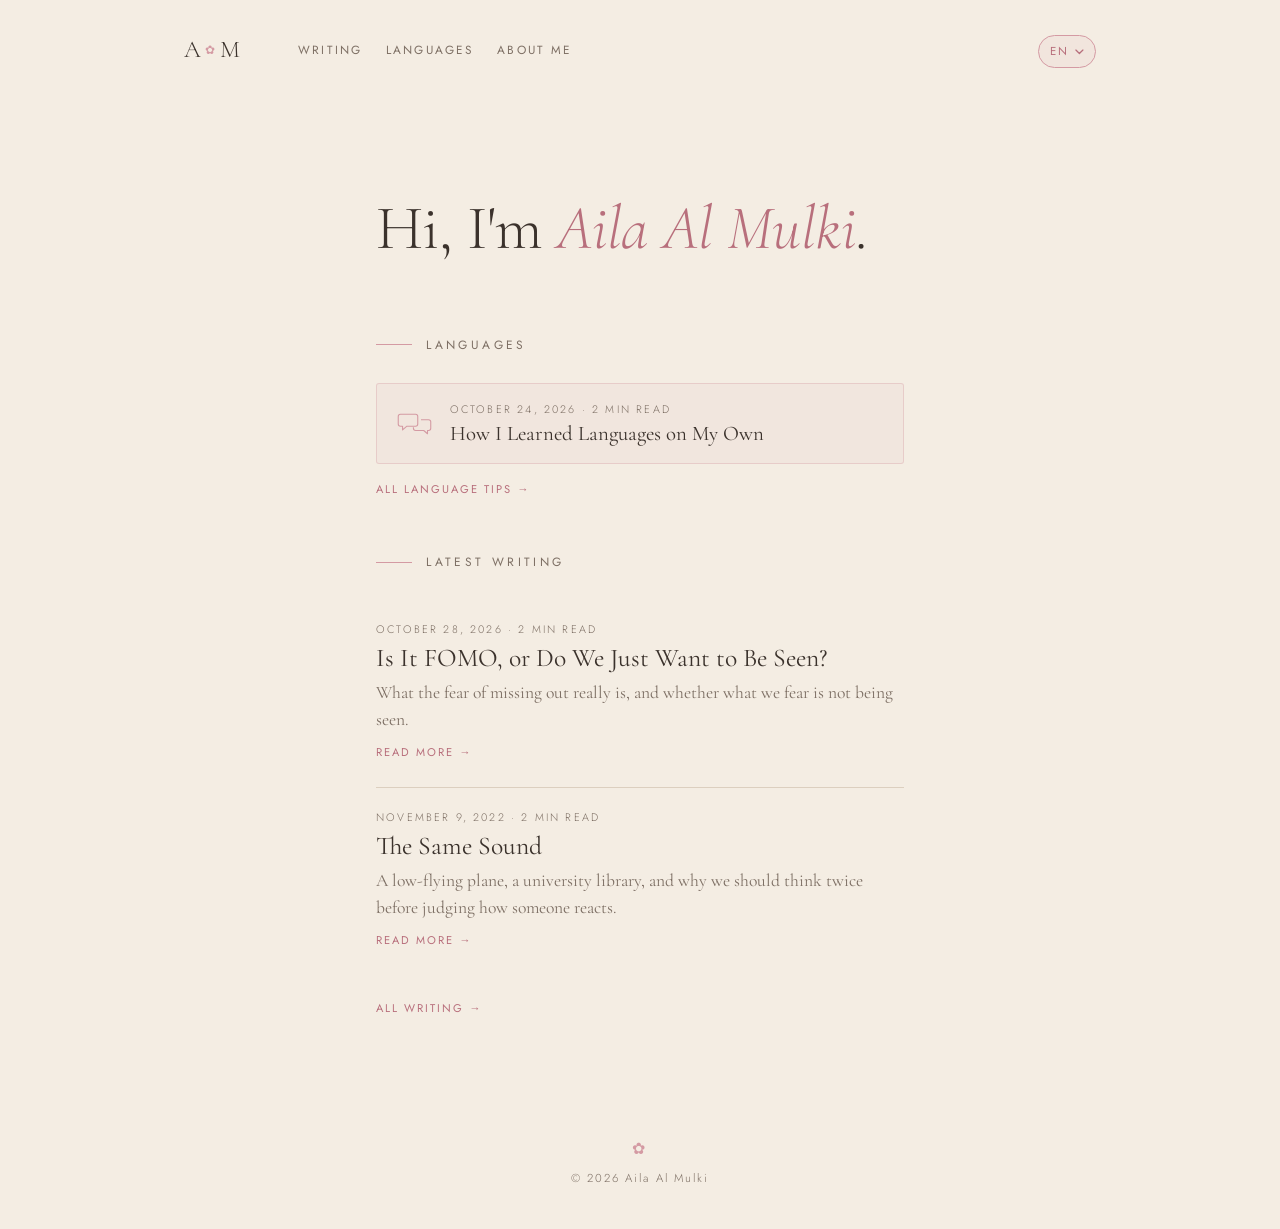
==== index.html @ cce2dd01 "Flower in the logo and align logo with the mobile menu Co-Authored-By: Claude Opus 5.5 <noreply@anth" ====
<!doctype html>
<html lang="en" dir="ltr">
<head>
  <meta charset="utf-8">
  <meta name="viewport" content="width=device-width, initial-scale=1">
  <title>Aila Al Mulki</title>
  <meta name="description" content="Personal blog of Aila Al Mulki — researcher and developer at VirusTotal, working on malware and AI.">
  <link rel="preconnect" href="https://fonts.googleapis.com">
  <link rel="preconnect" href="https://fonts.gstatic.com" crossorigin>
  <link href="https://fonts.googleapis.com/css2?family=Cormorant+Garamond:ital,wght@0,300;0,400;0,500;1,300;1,400&family=Jost:wght@300;400&family=Amiri:wght@400;700&display=swap" rel="stylesheet">
  <link rel="stylesheet" href="styles.css?v=20261102e">
</head>
<body>
  <header class="site-header">
    <a class="monogram" href="./" aria-label="Aila Al Mulki — home">A<span aria-hidden="true">✿</span>M</a>

    <nav class="site-nav" aria-label="Main">
      <a href="writing.html" data-i18n="navWriting">Writing</a>
      <a href="languages.html" data-i18n="navLanguages">Languages</a>
      <a href="about.html" data-i18n="navAbout">About me</a>
    </nav>

    <div class="lang-switch">
      <button type="button" class="lang-toggle" aria-haspopup="true" aria-expanded="false" aria-label="Language">
        <span class="lang-current">EN</span>
        <svg class="chevron" viewBox="0 0 10 6" aria-hidden="true"><path d="M1 1l4 4 4-4"/></svg>
      </button>
      <ul class="lang-options" hidden>
        <li><button type="button" data-lang="en" lang="en">English</button></li>
        <li><button type="button" data-lang="es" lang="es">Español</button></li>
        <li><button type="button" data-lang="ar" lang="ar" class="ar">عربي</button></li>
      </ul>
    </div>
  </header>

  <main>
    <section class="hero">
      <h1 data-i18n="greeting">Hi, I'm <em>Aila Al Mulki</em>.</h1>
    </section>

    <section class="languages-feature" aria-labelledby="languages-title">
      <h2 id="languages-title"><span class="rule" aria-hidden="true"></span><span data-i18n="languagesTitle">Languages</span></h2>
      <ul class="post-list post-cards" data-posts="1" data-section="languages" data-compact></ul>
      <a class="more-link" href="languages.html" data-i18n="allLanguages">All language tips →</a>
    </section>

    <section class="writing" aria-labelledby="latest-title">
      <h2 id="latest-title"><span class="rule" aria-hidden="true"></span><span data-i18n="latestTitle">Latest writing</span></h2>
      <ul class="post-list" data-posts="2"></ul>
      <a class="more-link" href="writing.html" data-i18n="allWriting">All writing →</a>
    </section>
  </main>

  <footer class="site-footer">
    <span class="flower" aria-hidden="true">✿</span>
    <p dir="ltr">© <span id="year"></span> Aila Al Mulki</p>
  </footer>

  <script src="i18n.js?v=20261102e"></script>
  <script src="posts.js?v=20261102e"></script>
  <script src="main.js?v=20261102e"></script>
</body>
</html>
---- styles.css ----
:root {
  --bg: #f4ede3;          /* warm beige */
  --bg-soft: #ece2d4;
  --ink: #3b322c;         /* soft espresso, not black */
  --ink-muted: #7d6f64;
  --pink: #d49aa3;        /* dusty rose */
  --pink-deep: #b86f7c;
  --line: #dccfbf;

  --serif: "Cormorant Garamond", "Cormorant", Garamond, Georgia, serif;
  --sans: "Jost", "Helvetica Neue", Arial, sans-serif;
  --arabic: "Amiri", "Noto Naskh Arabic", "Geeza Pro", serif;

  --measure: 36rem;
}

*,
*::before,
*::after { box-sizing: border-box; }

html { -webkit-text-size-adjust: 100%; }

body {
  margin: 0;
  min-height: 100vh;
  display: flex;
  flex-direction: column;
  background: var(--bg);
  color: var(--ink);
  font-family: var(--serif);
  font-weight: 400;
  font-size: 1.25rem;
  line-height: 1.7;
  -webkit-font-smoothing: antialiased;
  text-rendering: optimizeLegibility;
}

::selection { background: var(--pink); color: #fff; }

a { color: inherit; }

/* ---------- Header ---------- */

.site-header {
  display: flex;
  justify-content: space-between;
  align-items: center;
  gap: 1rem;
  width: 100%;
  max-width: 60rem;
  margin: 0 auto;
  padding: 2rem 1.5rem 0;
}

.monogram {
  display: inline-flex;
  align-items: center;
  font-family: var(--serif);
  font-size: 1.5rem;
  font-weight: 300;
  line-height: 1;
  letter-spacing: 0.08em;
  text-decoration: none;
  direction: ltr;
  unicode-bidi: isolate;
}
.monogram span {
  color: var(--pink);
  font-size: 0.5em;
  margin: 0 0.3em 0 0.15em;
}

.site-nav {
  display: flex;
  gap: 1.5rem;
  margin-inline-start: 2.5rem;
  margin-inline-end: auto;
  font-family: var(--sans);
  font-size: 0.74rem;
  letter-spacing: 0.18em;
  text-transform: uppercase;
}
.site-nav a {
  color: var(--ink-muted);
  text-decoration: none;
  padding-block: 0.2rem;
  border-bottom: 1px solid transparent;
  transition: color 0.2s, border-color 0.2s;
}
.site-nav a:hover { color: var(--pink-deep); }
.site-nav a[aria-current="page"] { color: var(--ink); border-bottom-color: var(--pink); }
.site-nav a:focus-visible { outline: 1px solid var(--pink-deep); outline-offset: 3px; }

.lang-switch {
  position: relative;
  font-family: var(--sans);
}

.lang-switch button {
  appearance: none;
  border: 1px solid transparent;
  background: none;
  color: var(--ink-muted);
  font: inherit;
  font-size: 0.72rem;
  font-weight: 400;
  letter-spacing: 0.14em;
  cursor: pointer;
  transition: color 0.2s, border-color 0.2s, background-color 0.2s;
}
.lang-switch .ar {
  font-family: var(--arabic);
  font-size: 0.95rem;
  letter-spacing: 0;
}
.lang-switch button:hover { color: var(--pink-deep); }

.lang-toggle {
  display: inline-flex;
  align-items: center;
  gap: 0.4rem;
  padding: 0.35rem 0.7rem;
  border-color: var(--pink) !important;
  border-radius: 999px;
  color: var(--pink-deep) !important;
  background: rgba(212, 154, 163, 0.1) !important;
  min-height: 2rem;
}
.chevron {
  width: 0.55rem;
  height: 0.35rem;
  fill: none;
  stroke: currentColor;
  stroke-width: 1.4;
  stroke-linecap: round;
  stroke-linejoin: round;
  transition: transform 0.2s;
}
.lang-toggle[aria-expanded="true"] .chevron { transform: rotate(180deg); }

.lang-options {
  position: absolute;
  top: calc(100% + 0.4rem);
  inset-inline-end: 0;
  z-index: 10;
  min-width: 8rem;
  margin: 0;
  padding: 0.35rem;
  list-style: none;
  background: var(--bg);
  border: 1px solid rgba(212, 154, 163, 0.5);
  border-radius: 10px;
  box-shadow: 0 8px 24px rgba(59, 50, 44, 0.08);
}
.lang-options[hidden] { display: none; }
.lang-options button {
  display: block;
  width: 100%;
  padding: 0.45rem 0.75rem;
  border-radius: 6px;
  text-align: start;
  letter-spacing: 0.06em;
  font-size: 0.8rem;
}
.lang-options button.ar { font-size: 1rem; padding-block: 0.25rem; }
.lang-options button:hover { background: rgba(212, 154, 163, 0.1); }
.lang-options button[aria-pressed="true"] { color: var(--pink-deep); background: rgba(212, 154, 163, 0.14); }
.lang-switch button:focus-visible,
.monogram:focus-visible {
  outline: 1px solid var(--pink-deep);
  outline-offset: 3px;
}

/* ---------- Main ---------- */

main {
  flex: 1;
  width: 100%;
  max-width: var(--measure);
  margin: 0 auto;
  padding: 0 1.5rem;
}

.hero { padding: clamp(4rem, 14vh, 8rem) 0 3.5rem; }

h1 {
  margin: 0;
  font-size: clamp(2.6rem, 8vw, 3.9rem);
  font-weight: 300;
  line-height: 1.1;
  letter-spacing: -0.01em;
}
h1 em {
  font-style: italic;
  font-weight: 300;
  color: var(--pink-deep);
}

h2 {
  display: flex;
  align-items: center;
  gap: 0.9rem;
  margin: 0 0 1.75rem;
  font-family: var(--sans);
  font-size: 0.75rem;
  font-weight: 400;
  letter-spacing: 0.28em;
  text-transform: uppercase;
  color: var(--ink-muted);
}
h2 .rule {
  display: inline-block;
  width: 2.25rem;
  height: 1px;
  background: var(--pink);
}

.prose p { margin: 0 0 1.4em; font-weight: 400; }
.prose p:first-child::first-letter {
  float: left;
  font-size: 3.4em;
  line-height: 0.85;
  padding: 0.08em 0.1em 0 0;
  color: var(--pink-deep);
  font-weight: 300;
}

/* ---------- Writing list ---------- */

.writing { margin-top: 1rem; }

.post-list { list-style: none; margin: 0; padding: 0; }
.post-list li + li { border-top: 1px solid var(--line); }
.post-list a {
  display: block;
  padding: 1.25rem 0;
  text-decoration: none;
}
.post-meta {
  display: block;
  font-family: var(--sans);
  font-size: 0.68rem;
  font-weight: 300;
  letter-spacing: 0.2em;
  text-transform: uppercase;
  color: var(--ink-muted);
}
.post-title {
  display: block;
  margin: 0.2rem 0 0.3rem;
  font-size: 1.6rem;
  font-weight: 400;
  line-height: 1.25;
  transition: color 0.2s;
}
.post-list a:hover .post-title { color: var(--pink-deep); }
.post-excerpt { display: block; color: var(--ink-muted); font-size: 1.1rem; line-height: 1.55; }

.read-more,
.more-link {
  display: inline-block;
  font-family: var(--sans);
  font-size: 0.7rem;
  letter-spacing: 0.18em;
  text-transform: uppercase;
  color: var(--pink-deep);
  text-decoration: none;
}
.read-more { margin-top: 0.6rem; }
.post-list a:hover .read-more,
.more-link:hover { color: var(--ink); }
.more-link { margin-top: 1.5rem; }

.page-top { padding-top: clamp(3.5rem, 12vh, 7rem); }
.page-title { margin-bottom: 2.5rem; }

/* ---------- Languages card on the homepage ---------- */

.languages-feature { margin-top: 1rem; }
.languages-feature + .writing { margin-top: 3rem; }

.post-cards li + li { border-top: none; margin-top: 0.75rem; }
/* Compact card: icon on the side, just date and title, so the latest writing stays visible on phones */
.post-cards a {
  display: grid;
  grid-template-columns: auto 1fr;
  column-gap: 1.1rem;
  align-items: center;
  padding: 1rem 1.25rem;
  background: rgba(212, 154, 163, 0.08);
  border: 1px solid rgba(212, 154, 163, 0.35);
  border-radius: 3px;
  transition: background-color 0.2s, border-color 0.2s;
}
.post-cards a:hover {
  background: rgba(212, 154, 163, 0.14);
  border-color: var(--pink);
}
.post-cards a::before {
  content: "";
  grid-row: 1 / span 2;
  width: 2.2rem;
  height: 1.7rem;
  background: url("data:image/svg+xml,%3Csvg xmlns='http://www.w3.org/2000/svg' viewBox='0 0 64 48' fill='none' stroke='%23d49aa3' stroke-width='2' stroke-linejoin='round'%3E%3Cpath d='M6 6h28a4 4 0 0 1 4 4v14a4 4 0 0 1-4 4H18l-8 7v-7H6a4 4 0 0 1-4-4V10a4 4 0 0 1 4-4z'/%3E%3Cpath d='M44 16h14a4 4 0 0 1 4 4v12a4 4 0 0 1-4 4h-2v6l-7-6H34a4 4 0 0 1-4-4v-2'/%3E%3C/svg%3E") no-repeat center / contain;
}
.post-cards .post-title { margin: 0.15rem 0 0; font-size: 1.3rem; }
.post-cards + .more-link { margin-top: 1rem; }

/* ---------- Single post ---------- */

.post { padding-top: clamp(3rem, 10vh, 6rem); }

.back {
  font-family: var(--sans);
  font-size: 0.72rem;
  letter-spacing: 0.14em;
  color: var(--ink-muted);
  text-decoration: none;
}
.back:hover { color: var(--pink-deep); }

.post-header { margin: 3rem 0 2.5rem; }
.post-header h1 { margin-top: 0.6rem; }

.waveform {
  display: block;
  width: 7.5rem;
  height: auto;
  margin-bottom: 1.75rem;
  stroke: var(--pink);
  stroke-width: 1.5;
  stroke-linecap: round;
}

.post-icon {
  display: block;
  width: 4rem;
  height: auto;
  margin-bottom: 1.75rem;
  fill: none;
  stroke: var(--pink);
  stroke-width: 1.5;
  stroke-linejoin: round;
}

.post-icon .pupil { fill: var(--pink); stroke: none; }

.prose em { color: var(--pink-deep); }

/* ---------- Footer ---------- */

.site-footer {
  margin-top: 5rem;
  padding: 2rem 1.5rem 2.5rem;
  text-align: center;
  font-family: var(--sans);
  font-size: 0.72rem;
  font-weight: 300;
  letter-spacing: 0.18em;
  color: var(--ink-muted);
}
.site-footer p { margin: 0.4rem 0 0; }
.flower { color: var(--pink); font-size: 1rem; }

/* ---------- Arabic (RTL) ---------- */

html[lang="ar"] body { font-family: var(--arabic); font-size: 1.2rem; line-height: 1.95; }
html[lang="ar"] h1 { font-family: var(--arabic); font-weight: 400; line-height: 1.4; letter-spacing: 0; }
html[lang="ar"] h1 em { font-style: normal; }
html[lang="ar"] h2 {
  font-family: var(--arabic);
  letter-spacing: 0;
  text-transform: none;
  font-size: 0.95rem;
}
html[lang="ar"] .prose p:first-child::first-letter {
  float: none; font-size: inherit; padding: 0; color: inherit; line-height: inherit;
}

html[lang="ar"] .site-nav a,
html[lang="ar"] .read-more,
html[lang="ar"] .more-link,
html[lang="ar"] .post-meta,
html[lang="ar"] .back {
  font-family: var(--arabic);
  letter-spacing: 0;
  text-transform: none;
  font-size: 0.95rem;
}
html[lang="ar"] .post-title { font-family: var(--arabic); font-size: 1.45rem; line-height: 1.6; }

html[lang="ar"] .prose em { font-style: normal; }

/* ---------- Soft fade-in on scroll (only when JS adds .fade-ready) ---------- */

.fade-ready .fade {
  opacity: 0;
  transform: translateY(14px);
  transition: opacity 0.9s ease, transform 0.9s ease;
}
.fade-ready .fade.is-visible { opacity: 1; transform: none; }

/* ---------- Gentle fade when switching language ---------- */

main { transition: opacity 0.25s ease; }
main.is-switching { opacity: 0; }

@media (prefers-reduced-motion: reduce) {
  main, .lang-switch button { transition: none; }
}

@media (max-width: 30rem) {
  body { font-size: 1.15rem; }
  .site-header { padding-top: 1.25rem; padding-inline: 1rem; gap: 0.6rem; }
  .monogram { font-size: 1.25rem; letter-spacing: 0.04em; }
  .site-nav { margin-inline-start: 0.4rem; gap: 0.8rem; font-size: 0.62rem; letter-spacing: 0.1em; }
  .lang-toggle { padding: 0.3rem 0.55rem; }
  main { padding: 0 1rem; }
  .hero { padding: 2.5rem 0 2rem; }
}
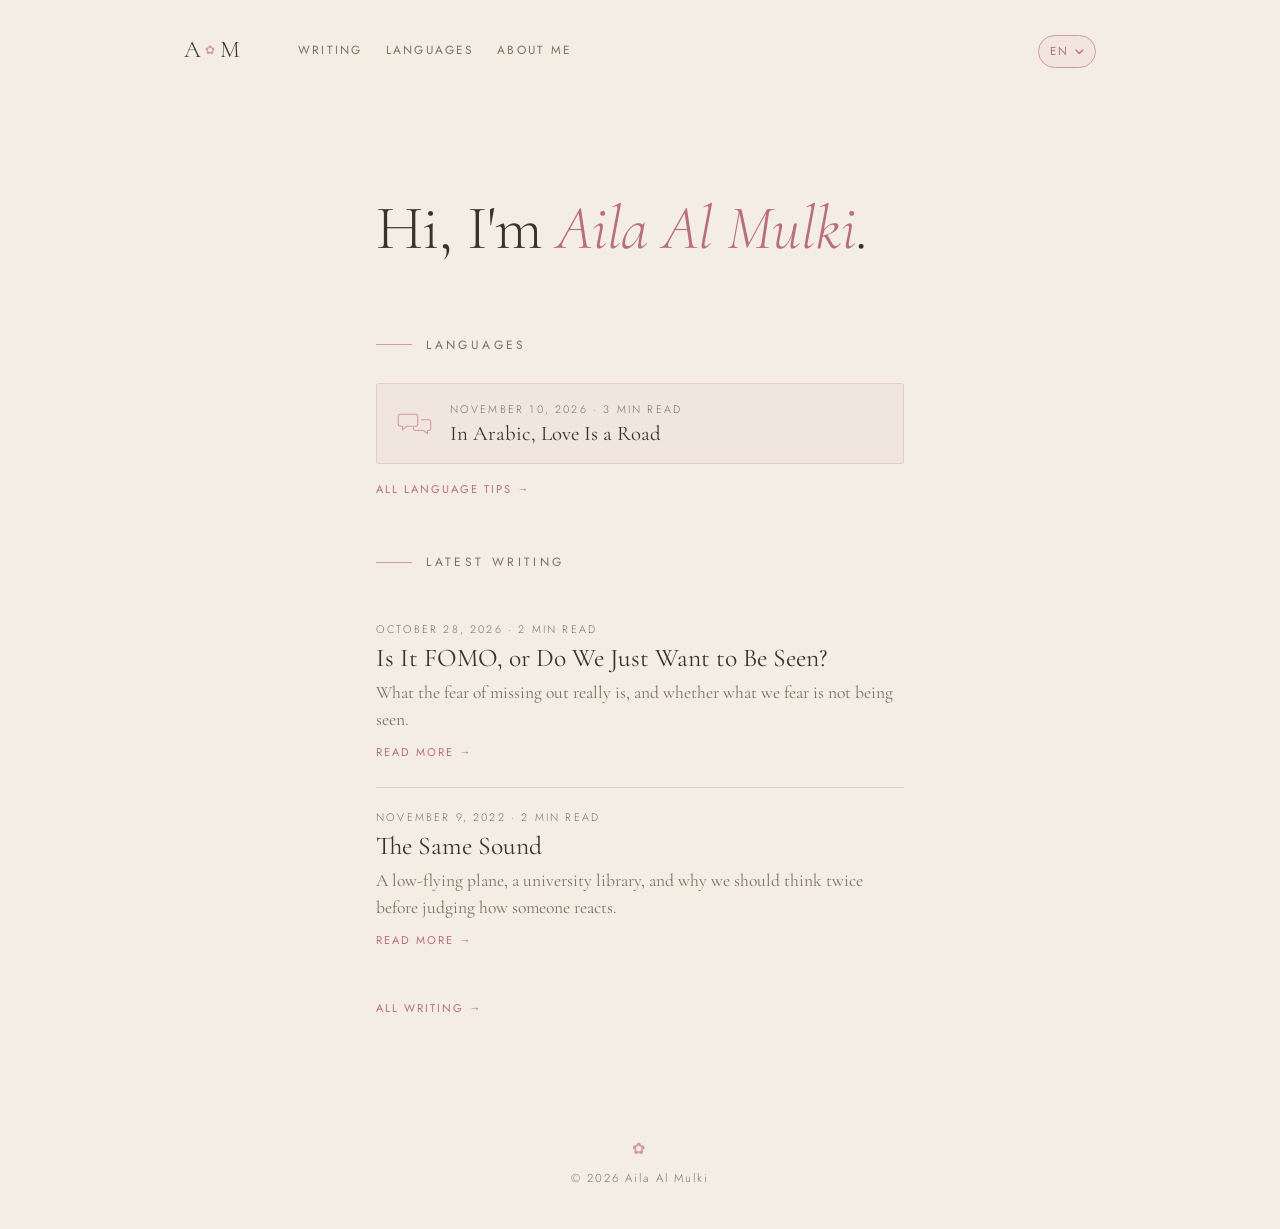
==== commit 63439f3e: "Add Languages post: In Arabic, Love Is a Road Co-Authored-By: Claude Opus 5.5 <noreply@anthropic.com" ====
--- a/index.html
+++ b/index.html
@@ -8,7 +8,7 @@
   <link rel="preconnect" href="https://fonts.googleapis.com">
   <link rel="preconnect" href="https://fonts.gstatic.com" crossorigin>
   <link href="https://fonts.googleapis.com/css2?family=Cormorant+Garamond:ital,wght@0,300;0,400;0,500;1,300;1,400&family=Jost:wght@300;400&family=Amiri:wght@400;700&display=swap" rel="stylesheet">
-  <link rel="stylesheet" href="styles.css?v=20261102e">
+  <link rel="stylesheet" href="styles.css?v=20261110a">
 </head>
 <body>
   <header class="site-header">
@@ -56,8 +56,8 @@
     <p dir="ltr">© <span id="year"></span> Aila Al Mulki</p>
   </footer>
 
-  <script src="i18n.js?v=20261102e"></script>
-  <script src="posts.js?v=20261102e"></script>
-  <script src="main.js?v=20261102e"></script>
+  <script src="i18n.js?v=20261110a"></script>
+  <script src="posts.js?v=20261110a"></script>
+  <script src="main.js?v=20261110a"></script>
 </body>
 </html>
--- a/styles.css
+++ b/styles.css
@@ -346,6 +346,8 @@
 .post-icon .pupil { fill: var(--pink); stroke: none; }
 
 .prose em { color: var(--pink-deep); }
+.prose [lang="ar"] { font-family: var(--arabic); font-size: 1.05em; }
+html[lang="ar"] .prose [lang="en"] { font-family: var(--serif); }
 
 /* ---------- Footer ---------- */
 
